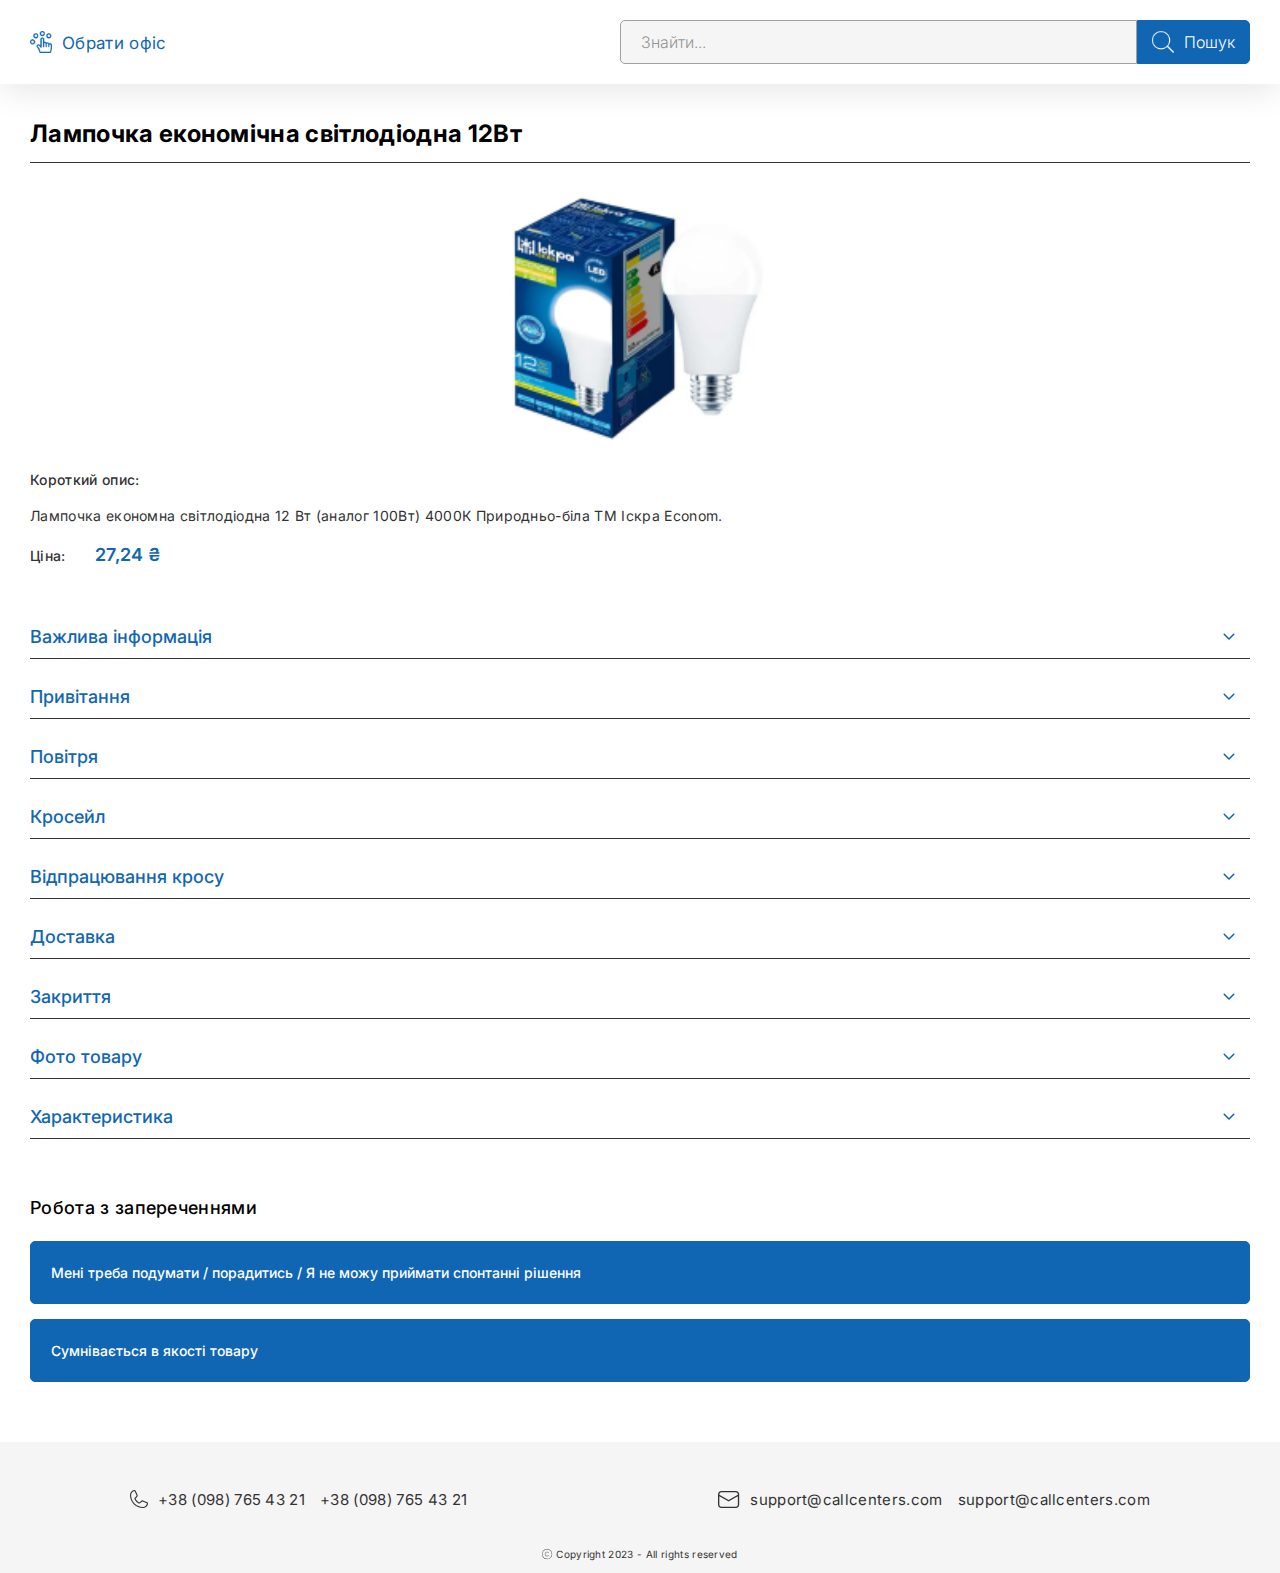
==== app/goods.html @ 771cf1f5 "Card mobile done" ====
<!DOCTYPE html>
<html lang="ru">

<head>
    <title>Call Center</title>
    <meta charset="UTF-8">
    <meta name="viewport" content="width=device-width, initial-scale=1, maximum-scale=1">
    <meta name="description" content="Website">
    <meta name="keywords" content="Website">
    <link rel="stylesheet" href="https://cdn.jsdelivr.net/npm/swiper@8/swiper-bundle.min.css">
    <!-- ** STYLE ** -->
    <link href="https://fonts.googleapis.com/css2?family=Inter:wght@300;400;500;600&display=swap" rel="stylesheet">
    <link rel="stylesheet" href="css/style.css">
    <!-- Fav-icon -->
    <!-- <link rel="icon" type="image/png" href="./img/fav.ico"> -->
</head>

<body>

<header class="header">
    <div class="container">
        <div class="header__inner">
            <a class="header__logo" href="index.html">
                <img src="img/logotype.svg" alt="icon">
                <span>Обрати офіс</span>
            </a>
            <div class="header__search">
                <input type="text" placeholder="Знайти...">
                <button type="submit">
                    <img src="img/lupa.svg" alt="icon">
                    <span>Пошук</span>
                </button>
            </div>
        </div>
    </div>
</header>

<main>
    <section class="goods">
        <div class="container">
            <div class="goods__title">
                <h2>
                    Лампочка економічна світлодіодна 12Вт
                </h2>
            </div>
            <div class="goods__inner">
                <div class="goods__lft">
                    <div class="goods__product">
                        <img src="img/product.png" alt="photo">
                        <div class="goods__product__txt">
                            <h3>
                                Короткий опис:
                            </h3>
                            <p>
                                Лампочка економна світлодіодна 12 Вт (аналог 100Вт) 4000К Природньо-біла ТМ Іскра Econom.
                            </p>
                            <div class="goods__product__price">
                                <p>
                                    Ціна: <span>27,24 ₴</span>
                                </p>
                            </div>
                        </div>
                    </div>
                    <ul class="goods__list">
                        <li>
                            <button class="goods__list__head">
                                Важлива інформація
                                <svg xmlns="http://www.w3.org/2000/svg" width="12" height="7" viewBox="0 0 12 7">
                                    <path d="M5.46967 6.53033C5.76256 6.82322 6.23744 6.82322 6.53033 6.53033L11.3033 1.75736C11.5962 1.46447 11.5962 0.989593 11.3033 0.696699C11.0104 0.403806 10.5355 0.403806 10.2426 0.696699L6 4.93934L1.75736 0.696699C1.46447 0.403806 0.989593 0.403806 0.696699 0.696699C0.403806 0.989592 0.403806 1.46447 0.696699 1.75736L5.46967 6.53033ZM5.25 5L5.25 6L6.75 6L6.75 5L5.25 5Z"/>
                                </svg>
                            </button>
                            <div class="goods__list__body">
                                <p>
                                    Lorem ipsum dolor sit amet consectetur. Mi sed sagittis nec cursus in rhoncus cursus faucibus risus. Ultrices enim nam sed sit imperdiet at viverra lorem. Montes purus bibendum in quam. Ut leo justo donec augue tortor sed purus elit. Dignissim dis interdum odio sit varius blandit vel dolor et. In leo sit donec facilisis placerat at. In mattis vivamus non quis pellentesque cursus pulvinar. Imperdiet adipiscing diam nec id nunc ipsum et justo sagittis. Molestie in commodo enim aliquam consequat. Donec arcu et porta mauris gravida sem.
                                </p>
                                <p>
                                    Neque luctus bibendum pellentesque diam nisi proin nec mattis consequat. Eu tristique orci quis tincidunt maecenas pharetra eu risus sed. In est tellus pretium ut vestibulum sed fringilla urna id. Auctor pretium cursus enim vitae sociis ultrices. Id id aliquet proin dolor ornare donec varius ultrices. Cras mattis donec fermentum ullamcorper at malesuada vulputate. Sed hac sit et ipsum adipiscing orci. Aenean neque sed blandit mauris habitant faucibus sagittis nisi. Cursus in vitae vulputate cursus vitae leo.
                                </p>
                            </div>
                        </li>
                        <li>
                            <button class="goods__list__head">
                                Привітання
                                <svg xmlns="http://www.w3.org/2000/svg" width="12" height="7" viewBox="0 0 12 7">
                                    <path d="M5.46967 6.53033C5.76256 6.82322 6.23744 6.82322 6.53033 6.53033L11.3033 1.75736C11.5962 1.46447 11.5962 0.989593 11.3033 0.696699C11.0104 0.403806 10.5355 0.403806 10.2426 0.696699L6 4.93934L1.75736 0.696699C1.46447 0.403806 0.989593 0.403806 0.696699 0.696699C0.403806 0.989592 0.403806 1.46447 0.696699 1.75736L5.46967 6.53033ZM5.25 5L5.25 6L6.75 6L6.75 5L5.25 5Z"/>
                                </svg>
                            </button>
                            <div class="goods__list__body">
                                <p>
                                    Lorem ipsum dolor sit amet consectetur. Mi sed sagittis nec cursus in rhoncus cursus faucibus risus. Ultrices enim nam sed sit imperdiet at viverra lorem. Montes purus bibendum in quam. Ut leo justo donec augue tortor sed purus elit. Dignissim dis interdum odio sit varius blandit vel dolor et. In leo sit donec facilisis placerat at. In mattis vivamus non quis pellentesque cursus pulvinar. Imperdiet adipiscing diam nec id nunc ipsum et justo sagittis. Molestie in commodo enim aliquam consequat. Donec arcu et porta mauris gravida sem.
                                </p>
                                <p>
                                    Neque luctus bibendum pellentesque diam nisi proin nec mattis consequat. Eu tristique orci quis tincidunt maecenas pharetra eu risus sed. In est tellus pretium ut vestibulum sed fringilla urna id. Auctor pretium cursus enim vitae sociis ultrices. Id id aliquet proin dolor ornare donec varius ultrices. Cras mattis donec fermentum ullamcorper at malesuada vulputate. Sed hac sit et ipsum adipiscing orci. Aenean neque sed blandit mauris habitant faucibus sagittis nisi. Cursus in vitae vulputate cursus vitae leo.
                                </p>
                            </div>
                        </li>
                        <li>
                            <button class="goods__list__head">
                                Повітря
                                <svg xmlns="http://www.w3.org/2000/svg" width="12" height="7" viewBox="0 0 12 7">
                                    <path d="M5.46967 6.53033C5.76256 6.82322 6.23744 6.82322 6.53033 6.53033L11.3033 1.75736C11.5962 1.46447 11.5962 0.989593 11.3033 0.696699C11.0104 0.403806 10.5355 0.403806 10.2426 0.696699L6 4.93934L1.75736 0.696699C1.46447 0.403806 0.989593 0.403806 0.696699 0.696699C0.403806 0.989592 0.403806 1.46447 0.696699 1.75736L5.46967 6.53033ZM5.25 5L5.25 6L6.75 6L6.75 5L5.25 5Z"/>
                                </svg>
                            </button>
                            <div class="goods__list__body">
                                <p>
                                    Lorem ipsum dolor sit amet consectetur. Mi sed sagittis nec cursus in rhoncus cursus faucibus risus. Ultrices enim nam sed sit imperdiet at viverra lorem. Montes purus bibendum in quam. Ut leo justo donec augue tortor sed purus elit. Dignissim dis interdum odio sit varius blandit vel dolor et. In leo sit donec facilisis placerat at. In mattis vivamus non quis pellentesque cursus pulvinar. Imperdiet adipiscing diam nec id nunc ipsum et justo sagittis. Molestie in commodo enim aliquam consequat. Donec arcu et porta mauris gravida sem.
                                </p>
                            </div>
                        </li>
                        <li>
                            <button class="goods__list__head">
                                Кросейл
                                <svg xmlns="http://www.w3.org/2000/svg" width="12" height="7" viewBox="0 0 12 7">
                                    <path d="M5.46967 6.53033C5.76256 6.82322 6.23744 6.82322 6.53033 6.53033L11.3033 1.75736C11.5962 1.46447 11.5962 0.989593 11.3033 0.696699C11.0104 0.403806 10.5355 0.403806 10.2426 0.696699L6 4.93934L1.75736 0.696699C1.46447 0.403806 0.989593 0.403806 0.696699 0.696699C0.403806 0.989592 0.403806 1.46447 0.696699 1.75736L5.46967 6.53033ZM5.25 5L5.25 6L6.75 6L6.75 5L5.25 5Z"/>
                                </svg>
                            </button>
                            <div class="goods__list__body">
                                <p>
                                    Lorem ipsum dolor sit amet consectetur. Mi sed sagittis nec cursus in rhoncus cursus faucibus risus. Ultrices enim nam sed sit imperdiet at viverra lorem. Montes purus bibendum in quam. Ut leo justo donec augue tortor sed purus elit. Dignissim dis interdum odio sit varius blandit vel dolor et. In leo sit donec facilisis placerat at. In mattis vivamus non quis pellentesque cursus pulvinar. Imperdiet adipiscing diam nec id nunc ipsum et justo sagittis. Molestie in commodo enim aliquam consequat. Donec arcu et porta mauris gravida sem.
                                </p>
                            </div>
                        </li>
                        <li>
                            <button class="goods__list__head">
                                Відпрацювання кросу
                                <svg xmlns="http://www.w3.org/2000/svg" width="12" height="7" viewBox="0 0 12 7">
                                    <path d="M5.46967 6.53033C5.76256 6.82322 6.23744 6.82322 6.53033 6.53033L11.3033 1.75736C11.5962 1.46447 11.5962 0.989593 11.3033 0.696699C11.0104 0.403806 10.5355 0.403806 10.2426 0.696699L6 4.93934L1.75736 0.696699C1.46447 0.403806 0.989593 0.403806 0.696699 0.696699C0.403806 0.989592 0.403806 1.46447 0.696699 1.75736L5.46967 6.53033ZM5.25 5L5.25 6L6.75 6L6.75 5L5.25 5Z"/>
                                </svg>
                            </button>
                            <div class="goods__list__body">
                                <p>
                                    Lorem ipsum dolor sit amet consectetur. Mi sed sagittis nec cursus in rhoncus cursus faucibus risus. Ultrices enim nam sed sit imperdiet at viverra lorem. Montes purus bibendum in quam. Ut leo justo donec augue tortor sed purus elit. Dignissim dis interdum odio sit varius blandit vel dolor et. In leo sit donec facilisis placerat at. In mattis vivamus non quis pellentesque cursus pulvinar. Imperdiet adipiscing diam nec id nunc ipsum et justo sagittis. Molestie in commodo enim aliquam consequat. Donec arcu et porta mauris gravida sem.
                                </p>
                                <p>
                                    Neque luctus bibendum pellentesque diam nisi proin nec mattis consequat. Eu tristique orci quis tincidunt maecenas pharetra eu risus sed. In est tellus pretium ut vestibulum sed fringilla urna id. Auctor pretium cursus enim vitae sociis ultrices. Id id aliquet proin dolor ornare donec varius ultrices. Cras mattis donec fermentum ullamcorper at malesuada vulputate. Sed hac sit et ipsum adipiscing orci. Aenean neque sed blandit mauris habitant faucibus sagittis nisi. Cursus in vitae vulputate cursus vitae leo.
                                </p>
                            </div>
                        </li>
                        <li>
                            <button class="goods__list__head">
                                Доставка
                                <svg xmlns="http://www.w3.org/2000/svg" width="12" height="7" viewBox="0 0 12 7">
                                    <path d="M5.46967 6.53033C5.76256 6.82322 6.23744 6.82322 6.53033 6.53033L11.3033 1.75736C11.5962 1.46447 11.5962 0.989593 11.3033 0.696699C11.0104 0.403806 10.5355 0.403806 10.2426 0.696699L6 4.93934L1.75736 0.696699C1.46447 0.403806 0.989593 0.403806 0.696699 0.696699C0.403806 0.989592 0.403806 1.46447 0.696699 1.75736L5.46967 6.53033ZM5.25 5L5.25 6L6.75 6L6.75 5L5.25 5Z"/>
                                </svg>
                            </button>
                            <div class="goods__list__body">
                                <p>
                                    Lorem ipsum dolor sit amet consectetur. Mi sed sagittis nec cursus in rhoncus cursus faucibus risus. Ultrices enim nam sed sit imperdiet at viverra lorem. Montes purus bibendum in quam. Ut leo justo donec augue tortor sed purus elit. Dignissim dis interdum odio sit varius blandit vel dolor et. In leo sit donec facilisis placerat at. In mattis vivamus non quis pellentesque cursus pulvinar. Imperdiet adipiscing diam nec id nunc ipsum et justo sagittis. Molestie in commodo enim aliquam consequat. Donec arcu et porta mauris gravida sem.
                                </p>
                                <p>
                                    Neque luctus bibendum pellentesque diam nisi proin nec mattis consequat. Eu tristique orci quis tincidunt maecenas pharetra eu risus sed. In est tellus pretium ut vestibulum sed fringilla urna id. Auctor pretium cursus enim vitae sociis ultrices. Id id aliquet proin dolor ornare donec varius ultrices. Cras mattis donec fermentum ullamcorper at malesuada vulputate. Sed hac sit et ipsum adipiscing orci. Aenean neque sed blandit mauris habitant faucibus sagittis nisi. Cursus in vitae vulputate cursus vitae leo.
                                </p>
                            </div>
                        </li>
                        <li>
                            <button class="goods__list__head">
                                Закриття
                                <svg xmlns="http://www.w3.org/2000/svg" width="12" height="7" viewBox="0 0 12 7">
                                    <path d="M5.46967 6.53033C5.76256 6.82322 6.23744 6.82322 6.53033 6.53033L11.3033 1.75736C11.5962 1.46447 11.5962 0.989593 11.3033 0.696699C11.0104 0.403806 10.5355 0.403806 10.2426 0.696699L6 4.93934L1.75736 0.696699C1.46447 0.403806 0.989593 0.403806 0.696699 0.696699C0.403806 0.989592 0.403806 1.46447 0.696699 1.75736L5.46967 6.53033ZM5.25 5L5.25 6L6.75 6L6.75 5L5.25 5Z"/>
                                </svg>
                            </button>
                            <div class="goods__list__body">
                                <p>
                                    Lorem ipsum dolor sit amet consectetur. Mi sed sagittis nec cursus in rhoncus cursus faucibus risus. Ultrices enim nam sed sit imperdiet at viverra lorem. Montes purus bibendum in quam. Ut leo justo donec augue tortor sed purus elit. Dignissim dis interdum odio sit varius blandit vel dolor et. In leo sit donec facilisis placerat at. In mattis vivamus non quis pellentesque cursus pulvinar. Imperdiet adipiscing diam nec id nunc ipsum et justo sagittis. Molestie in commodo enim aliquam consequat. Donec arcu et porta mauris gravida sem.
                                </p>
                                <p>
                                    Neque luctus bibendum pellentesque diam nisi proin nec mattis consequat. Eu tristique orci quis tincidunt maecenas pharetra eu risus sed. In est tellus pretium ut vestibulum sed fringilla urna id. Auctor pretium cursus enim vitae sociis ultrices. Id id aliquet proin dolor ornare donec varius ultrices. Cras mattis donec fermentum ullamcorper at malesuada vulputate. Sed hac sit et ipsum adipiscing orci. Aenean neque sed blandit mauris habitant faucibus sagittis nisi. Cursus in vitae vulputate cursus vitae leo.
                                </p>
                            </div>
                        </li>
                        <li>
                            <button class="goods__list__head">
                                Фото товару
                                <svg xmlns="http://www.w3.org/2000/svg" width="12" height="7" viewBox="0 0 12 7">
                                    <path d="M5.46967 6.53033C5.76256 6.82322 6.23744 6.82322 6.53033 6.53033L11.3033 1.75736C11.5962 1.46447 11.5962 0.989593 11.3033 0.696699C11.0104 0.403806 10.5355 0.403806 10.2426 0.696699L6 4.93934L1.75736 0.696699C1.46447 0.403806 0.989593 0.403806 0.696699 0.696699C0.403806 0.989592 0.403806 1.46447 0.696699 1.75736L5.46967 6.53033ZM5.25 5L5.25 6L6.75 6L6.75 5L5.25 5Z"/>
                                </svg>
                            </button>
                            <div class="goods__list__body">
                                <p>
                                    Lorem ipsum dolor sit amet consectetur. Mi sed sagittis nec cursus in rhoncus cursus faucibus risus. Ultrices enim nam sed sit imperdiet at viverra lorem. Montes purus bibendum in quam. Ut leo justo donec augue tortor sed purus elit. Dignissim dis interdum odio sit varius blandit vel dolor et. In leo sit donec facilisis placerat at. In mattis vivamus non quis pellentesque cursus pulvinar. Imperdiet adipiscing diam nec id nunc ipsum et justo sagittis. Molestie in commodo enim aliquam consequat. Donec arcu et porta mauris gravida sem.
                                </p>
                                <p>
                                    Neque luctus bibendum pellentesque diam nisi proin nec mattis consequat. Eu tristique orci quis tincidunt maecenas pharetra eu risus sed. In est tellus pretium ut vestibulum sed fringilla urna id. Auctor pretium cursus enim vitae sociis ultrices. Id id aliquet proin dolor ornare donec varius ultrices. Cras mattis donec fermentum ullamcorper at malesuada vulputate. Sed hac sit et ipsum adipiscing orci. Aenean neque sed blandit mauris habitant faucibus sagittis nisi. Cursus in vitae vulputate cursus vitae leo.
                                </p>
                            </div>
                        </li>
                        <li>
                            <button class="goods__list__head">
                                Характеристика
                                <svg xmlns="http://www.w3.org/2000/svg" width="12" height="7" viewBox="0 0 12 7">
                                    <path d="M5.46967 6.53033C5.76256 6.82322 6.23744 6.82322 6.53033 6.53033L11.3033 1.75736C11.5962 1.46447 11.5962 0.989593 11.3033 0.696699C11.0104 0.403806 10.5355 0.403806 10.2426 0.696699L6 4.93934L1.75736 0.696699C1.46447 0.403806 0.989593 0.403806 0.696699 0.696699C0.403806 0.989592 0.403806 1.46447 0.696699 1.75736L5.46967 6.53033ZM5.25 5L5.25 6L6.75 6L6.75 5L5.25 5Z"/>
                                </svg>
                            </button>
                            <div class="goods__list__body">
                                <p>
                                    Lorem ipsum dolor sit amet consectetur. Mi sed sagittis nec cursus in rhoncus cursus faucibus risus. Ultrices enim nam sed sit imperdiet at viverra lorem. Montes purus bibendum in quam. Ut leo justo donec augue tortor sed purus elit. Dignissim dis interdum odio sit varius blandit vel dolor et. In leo sit donec facilisis placerat at. In mattis vivamus non quis pellentesque cursus pulvinar. Imperdiet adipiscing diam nec id nunc ipsum et justo sagittis. Molestie in commodo enim aliquam consequat. Donec arcu et porta mauris gravida sem.
                                </p>
                                <p>
                                    Neque luctus bibendum pellentesque diam nisi proin nec mattis consequat. Eu tristique orci quis tincidunt maecenas pharetra eu risus sed. In est tellus pretium ut vestibulum sed fringilla urna id. Auctor pretium cursus enim vitae sociis ultrices. Id id aliquet proin dolor ornare donec varius ultrices. Cras mattis donec fermentum ullamcorper at malesuada vulputate. Sed hac sit et ipsum adipiscing orci. Aenean neque sed blandit mauris habitant faucibus sagittis nisi. Cursus in vitae vulputate cursus vitae leo.
                                </p>
                            </div>
                        </li>
                    </ul>
                </div>
                <div class="goods__rht">
                    <h3>
                        Робота  з запереченнями
                    </h3>
                    <ul class="goods__work">
                        <li>
                            <button class="goods__work__head">
                                Мені треба подумати / порадитись / Я не можу приймати спонтанні рішення
                            </button>
                            <div class="goods__work__body">
                                <p>
                                    Lorem ipsum dolor sit amet consectetur. Mi sed sagittis nec cursus in rhoncus cursus faucibus risus. Ultrices enim nam sed sit imperdiet at viverra lorem. Montes purus bibendum in quam. Ut leo justo donec augue tortor sed purus elit. Dignissim dis interdum odio sit varius blandit vel dolor et. In leo sit donec facilisis placerat at. In mattis vivamus non quis pellentesque cursus pulvinar. Imperdiet adipiscing diam nec id nunc ipsum et justo sagittis. Molestie in commodo enim aliquam consequat. Donec arcu et porta mauris gravida sem.
                                </p>
                                <p>
                                    Neque luctus bibendum pellentesque diam nisi proin nec mattis consequat. Eu tristique orci quis tincidunt maecenas pharetra eu risus sed. In est tellus pretium ut vestibulum sed fringilla urna id. Auctor pretium cursus enim vitae sociis ultrices. Id id aliquet proin dolor ornare donec varius ultrices. Cras mattis donec fermentum ullamcorper at malesuada vulputate. Sed hac sit et ipsum adipiscing orci. Aenean neque sed blandit mauris habitant faucibus sagittis nisi. Cursus in vitae vulputate cursus vitae leo.
                                </p>
                            </div>
                        </li>
                        <li>
                            <button class="goods__work__head">
                                Сумнівається в якості товару
                            </button>
                            <div class="goods__work__body">
                                <p>
                                    Lorem ipsum dolor sit amet consectetur. Mi sed sagittis nec cursus in rhoncus cursus faucibus risus. Ultrices enim nam sed sit imperdiet at viverra lorem. Montes purus bibendum in quam. Ut leo justo donec augue tortor sed purus elit. Dignissim dis interdum odio sit varius blandit vel dolor et. In leo sit donec facilisis placerat at. In mattis vivamus non quis pellentesque cursus pulvinar. Imperdiet adipiscing diam nec id nunc ipsum et justo sagittis. Molestie in commodo enim aliquam consequat. Donec arcu et porta mauris gravida sem.
                                </p>
                                <p>
                                    Neque luctus bibendum pellentesque diam nisi proin nec mattis consequat. Eu tristique orci quis tincidunt maecenas pharetra eu risus sed. In est tellus pretium ut vestibulum sed fringilla urna id. Auctor pretium cursus enim vitae sociis ultrices. Id id aliquet proin dolor ornare donec varius ultrices. Cras mattis donec fermentum ullamcorper at malesuada vulputate. Sed hac sit et ipsum adipiscing orci. Aenean neque sed blandit mauris habitant faucibus sagittis nisi. Cursus in vitae vulputate cursus vitae leo.
                                </p>
                            </div>
                        </li>
                    </ul>
                </div>
            </div>
        </div>
    </section>
</main>

<footer class="footer">
    <div class="container">
        <div class="footer__inner">
            <div class="footer__soc">
                <img src="img/phone.svg" alt="icon">
                <ul>
                    <li>
                        <a href="tel:+38(098)7654321">
                            +38 (098) 765 43 21
                        </a>
                    </li>
                    <li>
                        <a href="tel:+38(098)7654321">
                            +38 (098) 765 43 21
                        </a>
                    </li>
                </ul>
            </div>
            <div class="footer__soc">
                <img src="img/mail.svg" alt="icon">
                <ul>
                    <li>
                        <a href="mailto:support@callcenters.com">
                            support@callcenters.com
                        </a>
                    </li>
                    <li>
                        <a href="mailto:support@callcenters.com">
                            support@callcenters.com
                        </a>
                    </li>
                </ul>
            </div>
        </div>
        <p class="footer__copiright">
            <svg xmlns="http://www.w3.org/2000/svg" width="11" height="11" viewBox="0 0 11 11" fill="none">
                <path d="M5.07813 0C4.07377 0 3.09197 0.297827 2.25687 0.855818C1.42178 1.41381 0.770903 2.2069 0.386551 3.13481C0.00220019 4.06272 -0.0983635 5.08376 0.0975771 6.06882C0.293518 7.05388 0.777162 7.95871 1.48735 8.6689C2.19754 9.37909 3.10237 9.86273 4.08743 10.0587C5.07249 10.2546 6.09353 10.1541 7.02144 9.7697C7.94935 9.38535 8.74244 8.73447 9.30043 7.89938C9.85842 7.06429 10.1563 6.08248 10.1563 5.07812C10.1548 3.73178 9.61928 2.44099 8.66727 1.48898C7.71526 0.536969 6.42448 0.00147855 5.07813 0ZM5.07813 9.75C4.15412 9.75 3.25086 9.476 2.48257 8.96265C1.71429 8.44929 1.11548 7.71965 0.761877 6.86597C0.408274 6.0123 0.315756 5.07294 0.496021 4.16669C0.676286 3.26043 1.12124 2.42798 1.77461 1.77461C2.42799 1.12124 3.26043 0.676284 4.16669 0.496019C5.07294 0.315753 6.0123 0.408272 6.86598 0.761875C7.71965 1.11548 8.4493 1.71428 8.96265 2.48257C9.476 3.25086 9.75 4.15412 9.75 5.07812C9.74866 6.31677 9.25601 7.5043 8.38016 8.38015C7.5043 9.25601 6.31677 9.74866 5.07813 9.75ZM6.86563 6.41926C6.58418 6.7943 6.19187 7.07129 5.74427 7.21101C5.29667 7.35072 4.81645 7.34608 4.37164 7.19774C3.92682 7.0494 3.53994 6.76487 3.2658 6.38446C2.99165 6.00405 2.84413 5.54703 2.84413 5.07812C2.84413 4.60922 2.99165 4.1522 3.2658 3.77179C3.53994 3.39138 3.92682 3.10685 4.37164 2.95851C4.81645 2.81017 5.29667 2.80553 5.74427 2.94524C6.19187 3.08496 6.58418 3.36195 6.86563 3.73699C6.88166 3.75833 6.89334 3.78262 6.89999 3.80847C6.90664 3.83433 6.90814 3.86124 6.90439 3.88767C6.90064 3.9141 6.89172 3.93953 6.87815 3.96251C6.86457 3.9855 6.8466 4.00558 6.82526 4.02162C6.80392 4.03766 6.77963 4.04934 6.75377 4.05599C6.72792 4.06264 6.70101 4.06413 6.67458 4.06038C6.64815 4.05664 6.62272 4.04772 6.59973 4.03414C6.57675 4.02056 6.55667 4.00259 6.54063 3.98125C6.31041 3.6743 5.98945 3.44756 5.62321 3.33315C5.25698 3.21875 4.86402 3.22248 4.50002 3.34381C4.13602 3.46515 3.81942 3.69793 3.59507 4.0092C3.37073 4.32047 3.25 4.69443 3.25 5.07812C3.25 5.46182 3.37073 5.83578 3.59507 6.14705C3.81942 6.45831 4.13602 6.6911 4.50002 6.81244C4.86402 6.93377 5.25698 6.9375 5.62321 6.82309C5.98945 6.70869 6.31041 6.48195 6.54063 6.175C6.57302 6.1319 6.6212 6.10344 6.67458 6.09587C6.72796 6.08829 6.78216 6.10224 6.82526 6.13463C6.86835 6.16702 6.89682 6.2152 6.90439 6.26858C6.91196 6.32196 6.89802 6.37616 6.86563 6.41926Z" fill="#333333"/>
            </svg>
            Copyright 2023 - All rights reserved
        </p>
    </div>
</footer>


<!-- swiper JS -->
<script src="https://cdn.jsdelivr.net/npm/swiper@8/swiper-bundle.min.js"></script>
<!-- main JS -->
<script src="js/app.min.js"></script>
</body>

</html>
---- app/css/style.css ----
html {
  line-height: 1.15;
  -webkit-text-size-adjust: 100%
}
body {
  margin: 0
}
main {
  display: block
}
h1 {
  font-size: 2em;
  margin: .67em 0
}
hr {
  -webkit-box-sizing: content-box;
  box-sizing: content-box;
  height: 0;
  overflow: visible
}
pre {
  font-family: monospace,monospace;
  font-size: 1em
}
a {
  background-color: transparent
}
abbr[title] {
  border-bottom: none;
  text-decoration: underline;
  -webkit-text-decoration: underline dotted;
  text-decoration: underline dotted
}
b,
strong {
  font-weight: bolder
}
code,
kbd,
samp {
  font-family: monospace,monospace;
  font-size: 1em
}
small {
  font-size: 80%
}
sub,
sup {
  font-size: 75%;
  line-height: 0;
  position: relative;
  vertical-align: baseline
}
sub {
  bottom: -.25em
}
sup {
  top: -.5em
}
img {
  border-style: none
}
button,
input,
optgroup,
select,
textarea {
  font-family: inherit;
  font-size: 100%;
  line-height: 1.15;
  margin: 0
}
button,
input {
  overflow: visible
}
button,
select {
  text-transform: none
}
[type=button],
[type=reset],
[type=submit],
button {
  -webkit-appearance: button
}
[type=button]::-moz-focus-inner,
[type=reset]::-moz-focus-inner,
[type=submit]::-moz-focus-inner,
button::-moz-focus-inner {
  border-style: none;
  padding: 0
}
[type=button]:-moz-focusring,
[type=reset]:-moz-focusring,
[type=submit]:-moz-focusring,
button:-moz-focusring {
  outline: 1px dotted ButtonText
}
fieldset {
  padding: .35em .75em .625em
}
legend {
  -webkit-box-sizing: border-box;
  box-sizing: border-box;
  color: inherit;
  display: table;
  max-width: 100%;
  padding: 0;
  white-space: normal
}
progress {
  vertical-align: baseline
}
textarea {
  overflow: auto
}
[type=checkbox],
[type=radio] {
  -webkit-box-sizing: border-box;
  box-sizing: border-box;
  padding: 0
}
[type=number]::-webkit-inner-spin-button,
[type=number]::-webkit-outer-spin-button {
  height: auto
}
[type=search] {
  -webkit-appearance: textfield;
  outline-offset: -2px
}
[type=search]::-webkit-search-decoration {
  -webkit-appearance: none
}
::-webkit-file-upload-button {
  -webkit-appearance: button;
  font: inherit
}
details {
  display: block
}
summary {
  display: list-item
}
template {
  display: none
}
[hidden] {
  display: none
}
table,
table tbody,
table tfoot,
table tfoot tr tf,
table thead,
table tr,
table tr th,
tr td {
  margin: 0;
  padding: 0;
  background: 0 0;
  border: none;
  border-collapse: collapse;
  border-spacing: 0;
  background-image: none
}
h1,
h2,
h3,
h4,
h5,
h6 {
  margin: 0
}
ul {
  list-style-type: none
}
a {
  text-decoration: none
}
button {
  background: 0 0;
  border: none;
  outline: 0;
  cursor: pointer
}
* {
  margin: 0;
  padding: 0;
  -webkit-box-sizing: border-box;
  box-sizing: border-box;
  font-family: Inter,sans-serif
}
:root {
  --container: 1280px;
  --blue: #1166B3;
  --blue-hover: #024E93;
  --white: #fff;
  --gray: #A0A0A0;
  --white-bgd: #F5F5F5;
  --black: #333
}
body {
  margin: 0;
  font-size: 16px;
  line-height: 1.5;
  letter-spacing: .02em;
  -webkit-box-sizing: border-box;
  box-sizing: border-box
}
main {
  overflow-x: hidden
}
html {
  scroll-behavior: smooth
}
.container {
  max-width: calc(var(--container) + 30px);
  margin: 0 auto;
  width: 100%;
  padding-left: 15px;
  padding-right: 15px
}
@media screen and (min-width:768px) {
  .container {
    max-width: calc(var(--container) + 60px);
    padding-left: 30px;
    padding-right: 30px
  }
}
h1,
h2,
h3,
h4,
h5,
h6,
p {
  margin: 0
}
p:last-child {
  margin-bottom: 0
}
ol,
ul {
  margin: 0;
  padding: 0;
  list-style: none
}
a {
  color: currentColor;
  text-decoration: none
}
button {
  cursor: pointer;
  outline: 0;
  border: none;
  background-color: transparent
}
img {
  display: block;
  width: 100%;
  height: 100%
}
button,
input,
select,
textarea {
  font: inherit;
  border: none;
  outline: 0
}
.h-hidden {
  position: absolute;
  width: 1px;
  height: 1px;
  margin: -1px;
  border: 0;
  padding: 0;
  white-space: nowrap;
  -webkit-clip-path: inset(100%);
  clip-path: inset(100%);
  clip: rect(0 0 0 0);
  overflow: hidden;
  -webkit-transition: all .3s ease;
  -o-transition: all .3s ease;
  transition: all .3s ease
}
.header {
  padding: 17px 0;
  background-color: var(--white);
  -webkit-box-shadow: 0 6px 34px 0 rgba(0,0,0,.1);
  box-shadow: 0 6px 34px 0 rgba(0,0,0,.1)
}
.header__inner {
  display: -webkit-box;
  display: -ms-flexbox;
  display: flex;
  -webkit-box-align: center;
  -ms-flex-align: center;
  align-items: center;
  -webkit-box-pack: justify;
  -ms-flex-pack: justify;
  justify-content: space-between;
  gap: 30px
}
.header__logo {
  display: -webkit-box;
  display: -ms-flexbox;
  display: flex;
  -webkit-box-align: center;
  -ms-flex-align: center;
  align-items: center;
  -webkit-transition: all .3s ease;
  -o-transition: all .3s ease;
  transition: all .3s ease
}
.header__logo img {
  width: 20px;
  height: 20px
}
.header__logo span {
  color: var(--blue);
  font-size: 17px;
  margin-left: 10px;
  white-space: nowrap;
  position: relative;
  -webkit-transition: all .3s ease;
  -o-transition: all .3s ease;
  transition: all .3s ease
}
.header__logo span::after {
  display: block;
  content: "";
  width: 100%;
  max-width: 0;
  height: 1px;
  background: var(--blue);
  -webkit-transition: all .3s ease;
  -o-transition: all .3s ease;
  transition: all .3s ease;
  margin: 0 auto;
  margin-top: -5px
}
.header__logo:hover span::after {
  max-width: 100%;
  opacity: 1
}
.header__search {
  display: -webkit-box;
  display: -ms-flexbox;
  display: flex;
  -webkit-box-align: center;
  -ms-flex-align: center;
  align-items: center;
  -webkit-box-pack: end;
  -ms-flex-pack: end;
  justify-content: end;
  width: 100%;
  max-width: 630px
}
.header__search input {
  border-radius: 5px 0 0 5px;
  width: 100%;
  max-width: 0;
  visibility: hidden;
  opacity: 0;
  -webkit-transition: all .3s ease;
  -o-transition: all .3s ease;
  transition: all .3s ease;
  border: 1px solid var(--gray);
  background: var(--white-bgd);
  padding: 9px 14px;
  font-size: 16px;
  font-weight: 300;
  color: var(--black)
}
.header__search input::-webkit-input-placeholder {
  font-size: 16px;
  font-weight: 300;
  color: var(--black);
  opacity: 50%;
  -webkit-transition: all 10ms ease;
  transition: all 10ms ease
}
.header__search input::-moz-placeholder {
  font-size: 16px;
  font-weight: 300;
  color: var(--black);
  opacity: 50%;
  -moz-transition: all 10ms ease;
  transition: all 10ms ease
}
.header__search input:-ms-input-placeholder {
  font-size: 16px;
  font-weight: 300;
  color: var(--black);
  opacity: 50%;
  -ms-transition: all 10ms ease;
  transition: all 10ms ease
}
.header__search input::-ms-input-placeholder {
  font-size: 16px;
  font-weight: 300;
  color: var(--black);
  opacity: 50%;
  -ms-transition: all 10ms ease;
  transition: all 10ms ease
}
.header__search input::placeholder {
  font-size: 16px;
  font-weight: 300;
  color: var(--black);
  opacity: 50%;
  -webkit-transition: all 10ms ease;
  -o-transition: all 10ms ease;
  transition: all 10ms ease
}
.header__search button {
  background: var(--blue);
  padding: 9px 14px;
  height: 44px;
  display: -webkit-box;
  display: -ms-flexbox;
  display: flex;
  -webkit-box-align: center;
  -ms-flex-align: center;
  align-items: center;
  border: 1px solid var(--blue);
  border-radius: 5px;
  -webkit-transition: all .3s ease;
  -o-transition: all .3s ease;
  transition: all .3s ease
}
.header__search img {
  width: 22px;
  height: 22px
}
.header__search span {
  display: none;
  margin-left: 10px;
  font-size: 16px;
  font-weight: 300;
  color: var(--white)
}
.header__search .open {
  max-width: 245px;
  visibility: visible;
  opacity: 1;
  -webkit-transition: all .3s ease;
  -o-transition: all .3s ease;
  transition: all .3s ease
}
.header__search .open::-webkit-input-placeholder {
  -webkit-transition: all .3s ease;
  transition: all .3s ease
}
.header__search .open::-moz-placeholder {
  -moz-transition: all .3s ease;
  transition: all .3s ease
}
.header__search .open:-ms-input-placeholder {
  -ms-transition: all .3s ease;
  transition: all .3s ease
}
.header__search .open::-ms-input-placeholder {
  -ms-transition: all .3s ease;
  transition: all .3s ease
}
.header__search .open::placeholder {
  -webkit-transition: all .3s ease;
  -o-transition: all .3s ease;
  transition: all .3s ease
}
.header__search .open_btn {
  border-radius: 0 5px 5px 0;
  -webkit-transition: all .3s ease;
  -o-transition: all .3s ease;
  transition: all .3s ease
}
@media screen and (min-width:768px) {
  .header {
    padding: 20px 0
  }
  .header__logo img {
    width: 22px;
    height: 22px
  }
  .header__search input {
    padding: 9px 20px
  }
  .header__search span {
    display: block
  }
  .header__search .open {
    max-width: 630px
  }
}
.office {
  padding: 25px 0 60px
}
.office__list {
  width: 100%
}
.office__list li {
  width: 100%;
  padding: 25px 15px;
  border-radius: 5px;
  -webkit-box-shadow: 0 10px 25px 0 rgba(0,0,0,.1);
  box-shadow: 0 10px 25px 0 rgba(0,0,0,.1);
  margin-bottom: 15px;
  background: var(--white);
  border: 1px solid var(--white);
  -webkit-transition: all .3s ease;
  -o-transition: all .3s ease;
  transition: all .3s ease;
  cursor: pointer
}
.office__list li:last-child {
  margin-bottom: 0
}
.office__list li:hover {
  border: 1px solid var(--blue)
}
.office__list li img {
  width: 55px;
  height: 55px;
  margin: 0 auto
}
.office__list .list__city {
  margin-bottom: 20px
}
.office__list .list__city__title {
  display: -webkit-box;
  display: -ms-flexbox;
  display: flex;
  -webkit-box-align: center;
  -ms-flex-align: center;
  align-items: center;
  margin-bottom: 5px
}
.office__list .list__city__title h3 {
  color: var(--black);
  font-size: 15px;
  margin-right: 15px;
  font-weight: 400;
  white-space: nowrap
}
.office__list .list__city__title p {
  color: var(--gray);
  font-size: 14px
}
.office__list .list__city__txt {
  font-size: 13px;
  color: var(--blue)
}
@media screen and (min-width:768px) {
  .office {
    padding: 45px 0 80px
  }
  .office a {
    display: -webkit-box;
    display: -ms-flexbox;
    display: flex;
    -webkit-box-align: center;
    -ms-flex-align: center;
    align-items: center;
    -webkit-box-pack: justify;
    -ms-flex-pack: justify;
    justify-content: space-between
  }
  .office__list {
    display: -ms-grid;
    display: grid;
    -ms-grid-columns: 1fr 1fr;
    grid-template-columns: 1fr 1fr;
    gap: 20px
  }
  .office li {
    padding: 25px 40px 25px 20px;
    margin: 0
  }
  .office li img {
    margin: 0
  }
  .office .list__city__title h3 {
    font-size: 17px
  }
  .office .list__city__title p {
    font-size: 16px
  }
  .office .list__city__txt {
    font-size: 15px
  }
  .office__next {
    margin-top: 55px;
    font-size: 16px;
    padding: 20px 50px
  }
}
.office__next {
  display: -webkit-box;
  display: -ms-flexbox;
  display: flex;
  margin: 0 auto;
  margin-top: 40px;
  background: var(--blue);
  border-radius: 5px;
  -webkit-box-shadow: 0 10px 25px 0 rgba(0,0,0,.15);
  box-shadow: 0 10px 25px 0 rgba(0,0,0,.15);
  color: var(--white);
  padding: 17px 42px;
  font-size: 14px;
  font-weight: 300;
  -webkit-transition: all .3s ease;
  -o-transition: all .3s ease;
  transition: all .3s ease
}
.office__next:hover {
  background: var(--blue-hover)
}
@media screen and (min-width:768px) {
  .office__next {
    margin-top: 55px;
    font-size: 16px;
    padding: 20px 50px
  }
}
.product {
  padding: 25px 0 60px
}
.product__title {
  display: -webkit-box;
  display: -ms-flexbox;
  display: flex;
  -webkit-box-align: center;
  -ms-flex-align: center;
  align-items: center;
  gap: 15px;
  padding-bottom: 10px;
  border-bottom: 1px solid var(--black);
  margin-bottom: 15px
}
.product__title h2 {
  font-size: 22px;
  font-weight: 500;
  color: var(--black);
  white-space: nowrap
}
.product__title h3 {
  font-size: 14px;
  font-weight: 400;
  color: var(--gray)
}
.product__title p {
  font-size: 13px;
  font-weight: 400;
  color: var(--blue)
}
.product__list {
  display: -webkit-box;
  display: -ms-flexbox;
  display: flex;
  -webkit-box-align: center;
  -ms-flex-align: center;
  align-items: center;
  -webkit-box-orient: vertical;
  -webkit-box-direction: normal;
  -ms-flex-direction: column;
  flex-direction: column;
  gap: 15px
}
.product__list a {
  display: -webkit-box;
  display: -ms-flexbox;
  display: flex;
  -webkit-box-orient: vertical;
  -webkit-box-direction: normal;
  -ms-flex-direction: column;
  flex-direction: column;
  -webkit-box-align: center;
  -ms-flex-align: center;
  align-items: center;
  border-radius: 5px;
  background: var(--white);
  -webkit-box-shadow: 0 10px 25px 0 rgba(0,0,0,.1);
  box-shadow: 0 10px 25px 0 rgba(0,0,0,.1);
  padding: 20px 59px;
  border: 1px solid var(--white);
  -webkit-transition: all .3s ease;
  -o-transition: all .3s ease;
  transition: all .3s ease
}
.product__list a:hover {
  border: 1px solid var(--blue)
}
.product__list img {
  max-width: 167px;
  margin-bottom: 25px
}
.product__list p {
  font-size: 14px;
  font-weight: 400;
  color: var(--black);
  width: 100%;
  max-width: 187px;
  text-align: center
}
@media screen and (min-width:768px) {
  .product {
    padding: 48px 0 80px
  }
  .product__title {
    margin-bottom: 38px
  }
  .product__title h2 {
    font-size: 36px;
    font-weight: 500
  }
  .product__title h3 {
    font-size: 16px
  }
  .product__title p {
    font-size: 15px
  }
  .product__list {
    -webkit-box-align: start;
    -ms-flex-align: start;
    align-items: start;
    -webkit-box-orient: horizontal;
    -webkit-box-direction: normal;
    -ms-flex-direction: row;
    flex-direction: row;
    -ms-flex-wrap: wrap;
    flex-wrap: wrap;
    gap: 20px
  }
  .product__list a {
    padding: 20px 58px
  }
  .product__list img {
    max-width: 170px;
    margin-bottom: 30px
  }
  .product__list p {
    font-size: 16px
  }
}
.goods {
  padding: 32px 0 60px
}
.goods__title {
  padding-bottom: 10px;
  border-bottom: 1px solid var(--black);
  margin-bottom: 20px
}
.goods__product img {
  max-width: 266px;
  margin: 0 auto;
  margin-bottom: 20px
}
.goods__product h3 {
  font-size: 14px;
  font-weight: 500;
  color: var(--black);
  margin-bottom: 15px
}
.goods__product p {
  font-size: 14px;
  font-weight: 400;
  color: var(--black);
  margin-bottom: 15px
}
.goods__product__price p {
  font-size: 14px;
  font-weight: 500;
  color: var(--black);
  margin-bottom: 0
}
.goods__product__price span {
  font-size: 18px;
  font-weight: 600;
  color: var(--blue);
  margin-left: 25px
}
.goods__lft {
  margin-bottom: 55px
}
.goods__list {
  width: 100%;
  margin-top: 55px
}
.goods__list li {
  margin-bottom: 24px
}
.goods__list li:last-child {
  margin-bottom: 0
}
.goods__list__head {
  display: -webkit-box;
  display: -ms-flexbox;
  display: flex;
  -webkit-box-align: center;
  -ms-flex-align: center;
  align-items: center;
  -webkit-box-pack: justify;
  -ms-flex-pack: justify;
  justify-content: space-between;
  width: 100%;
  padding: 0 15px 8px 0;
  border-bottom: 1px solid var(--black);
  font-size: 18px;
  font-weight: 500;
  color: var(--blue)
}
.goods__list__head:hover {
  color: var(--blue-hover)
}
.goods__list__head svg {
  fill: var(--blue);
  -webkit-transition: all .3s ease;
  -o-transition: all .3s ease;
  transition: all .3s ease
}
.goods__list__body {
  max-height: 0;
  opacity: 0;
  visibility: hidden;
  overflow: hidden;
  -webkit-transition: all .3s ease;
  -o-transition: all .3s ease;
  transition: all .3s ease
}
.goods__list__body p {
  font-size: 16px;
  font-weight: 400;
  line-height: 26px
}
.goods__active .goods__list__head svg {
  -webkit-transform: rotateX(180deg);
  transform: rotateX(180deg)
}
.goods__active .goods__list__body {
  padding-top: 15px;
  opacity: 1;
  max-height: 1000px;
  visibility: visible
}
.goods__active .goods__work__head {
  background: var(--white);
  color: var(--blue)
}
.goods__active .goods__work__body {
  padding-top: 15px;
  opacity: 1;
  max-height: 1000px;
  visibility: visible
}
.goods__rht h3 {
  font-size: 18px;
  font-weight: 500;
  margin-bottom: 20px
}
.goods__work li {
  margin-bottom: 15px
}
.goods__work li:last-child {
  margin-bottom: 0
}
.goods__work__head {
  text-align: start;
  font-size: 14px;
  font-weight: 500;
  color: var(--white);
  padding: 20px;
  background-color: var(--blue);
  border-radius: 5px;
  width: 100%;
  border: 1px solid var(--blue);
  margin: -1
}
.goods__work__body {
  max-height: 0;
  opacity: 0;
  visibility: hidden;
  overflow: hidden;
  -webkit-transition: all .3s ease;
  -o-transition: all .3s ease;
  transition: all .3s ease
}
.goods__work__body p {
  font-size: 14px;
  font-weight: 400;
  line-height: 23px;
  color: var(--black)
}
.footer {
  padding: 30px 0 15px;
  background: var(--white-bgd)
}
.footer__soc {
  display: -webkit-box;
  display: -ms-flexbox;
  display: flex;
  -webkit-box-orient: vertical;
  -webkit-box-direction: normal;
  -ms-flex-direction: column;
  flex-direction: column;
  -webkit-box-align: center;
  -ms-flex-align: center;
  align-items: center;
  margin-bottom: 20px
}
.footer__soc:last-child {
  margin-bottom: 0
}
.footer__soc img {
  max-width: 22px;
  margin-bottom: 15px
}
.footer__soc a {
  font-size: 13px;
  color: var(--black);
  -webkit-transition: all .3s ease;
  -o-transition: all .3s ease;
  transition: all .3s ease
}
.footer__soc a:hover {
  color: var(--blue)
}
.footer__soc li {
  margin-bottom: 15px
}
.footer__soc li:last-child {
  margin-bottom: 0
}
.footer__copiright {
  display: -webkit-box;
  display: -ms-flexbox;
  display: flex;
  -webkit-box-align: center;
  -ms-flex-align: center;
  align-items: center;
  -webkit-box-pack: center;
  -ms-flex-pack: center;
  justify-content: center;
  margin-top: 40px;
  gap: 3px;
  font-size: 9px;
  color: var(--black)
}
@media screen and (min-width:768px) {
  .footer {
    padding: 45px 0 11px
  }
  .footer__inner {
    display: -webkit-box;
    display: -ms-flexbox;
    display: flex;
    -webkit-box-align: center;
    -ms-flex-align: center;
    align-items: center;
    margin: 0 auto;
    -webkit-box-pack: justify;
    -ms-flex-pack: justify;
    justify-content: space-between;
    width: 100%;
    max-width: 1020px
  }
  .footer__soc {
    margin-bottom: 0;
    -webkit-box-orient: horizontal;
    -webkit-box-direction: normal;
    -ms-flex-direction: row;
    flex-direction: row;
    -webkit-box-align: center;
    -ms-flex-align: center;
    align-items: center
  }
  .footer__soc img {
    margin-bottom: 0;
    margin-right: 10px
  }
  .footer__soc ul {
    gap: 15px
  }
  .footer__soc li {
    margin-bottom: 0
  }
  .footer__soc a {
    white-space: nowrap;
    font-size: 15px
  }
}
@media screen and (min-width:992px) {
  .footer__soc ul {
    display: -webkit-box;
    display: -ms-flexbox;
    display: flex
  }
  .footer__copiright {
    margin-top: 35px;
    font-size: 10px
  }
}
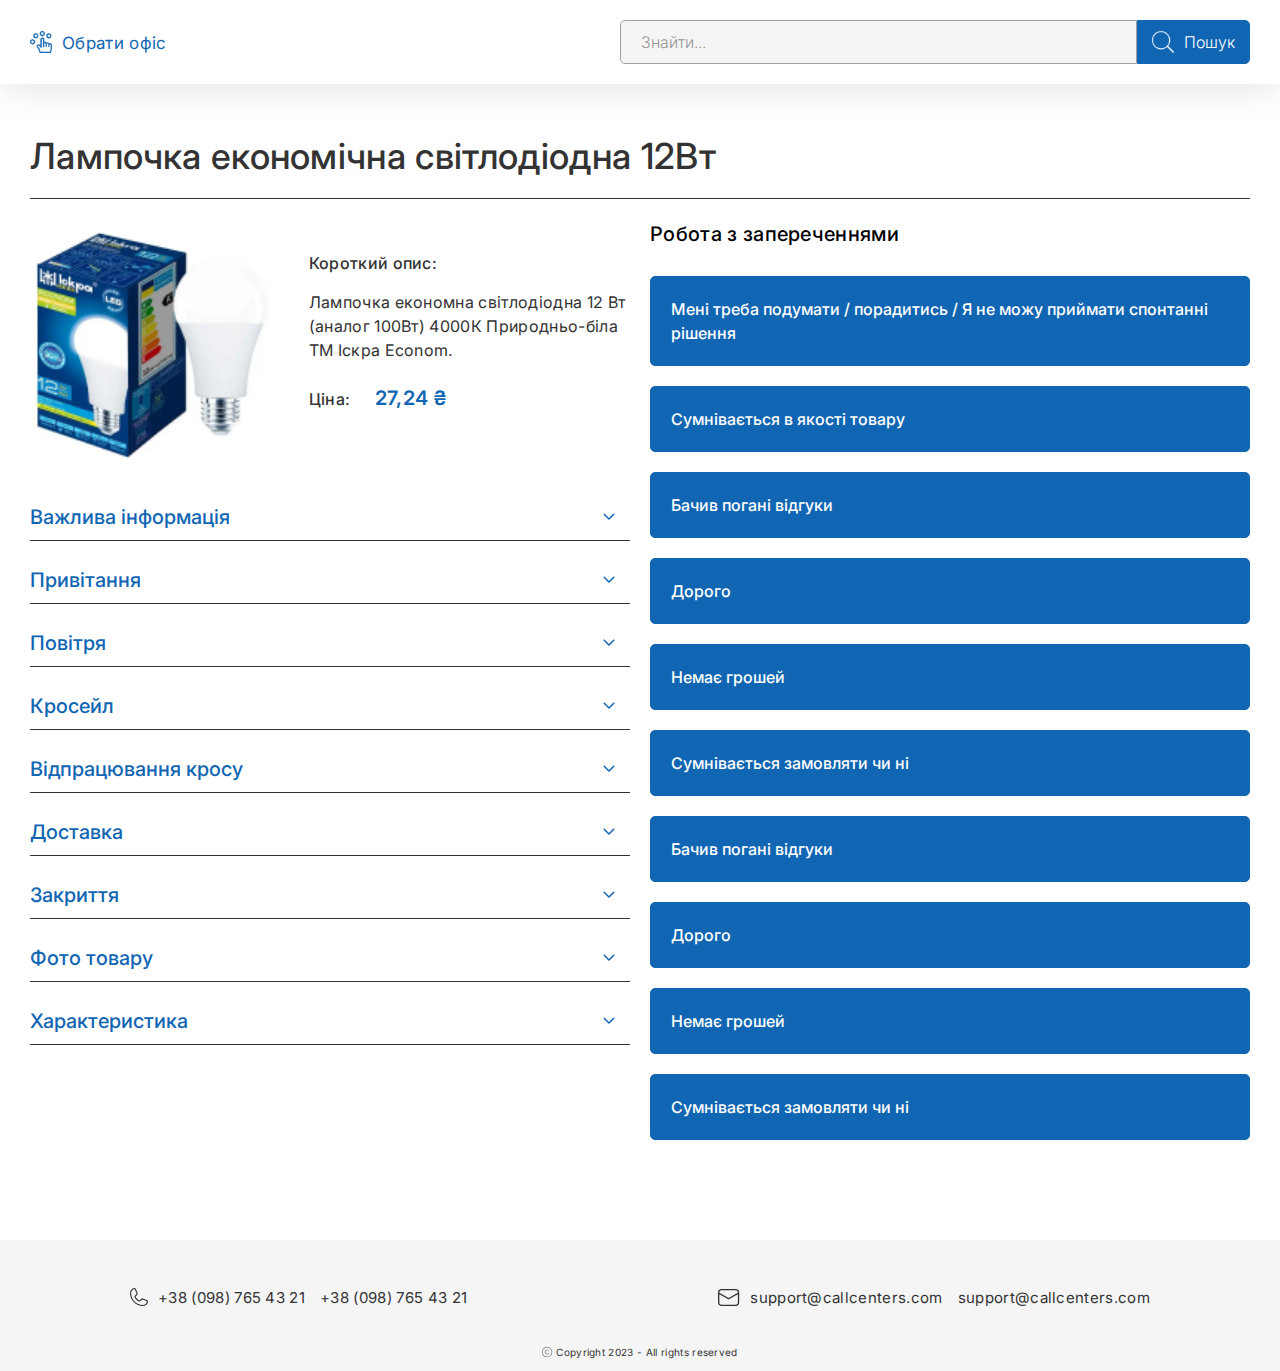
==== commit f856f517: "card mobile + desk done" ====
--- a/app/goods.html
+++ b/app/goods.html
@@ -223,6 +223,110 @@
                         <li>
                             <button class="goods__work__head">
                                 Сумнівається в якості товару
+                            </button>
+                            <div class="goods__work__body">
+                                <p>
+                                    Lorem ipsum dolor sit amet consectetur. Mi sed sagittis nec cursus in rhoncus cursus faucibus risus. Ultrices enim nam sed sit imperdiet at viverra lorem. Montes purus bibendum in quam. Ut leo justo donec augue tortor sed purus elit. Dignissim dis interdum odio sit varius blandit vel dolor et. In leo sit donec facilisis placerat at. In mattis vivamus non quis pellentesque cursus pulvinar. Imperdiet adipiscing diam nec id nunc ipsum et justo sagittis. Molestie in commodo enim aliquam consequat. Donec arcu et porta mauris gravida sem.
+                                </p>
+                                <p>
+                                    Neque luctus bibendum pellentesque diam nisi proin nec mattis consequat. Eu tristique orci quis tincidunt maecenas pharetra eu risus sed. In est tellus pretium ut vestibulum sed fringilla urna id. Auctor pretium cursus enim vitae sociis ultrices. Id id aliquet proin dolor ornare donec varius ultrices. Cras mattis donec fermentum ullamcorper at malesuada vulputate. Sed hac sit et ipsum adipiscing orci. Aenean neque sed blandit mauris habitant faucibus sagittis nisi. Cursus in vitae vulputate cursus vitae leo.
+                                </p>
+                            </div>
+                        </li>
+                        <li>
+                            <button class="goods__work__head">
+                                Бачив погані відгуки
+                            </button>
+                            <div class="goods__work__body">
+                                <p>
+                                    Lorem ipsum dolor sit amet consectetur. Mi sed sagittis nec cursus in rhoncus cursus faucibus risus. Ultrices enim nam sed sit imperdiet at viverra lorem. Montes purus bibendum in quam. Ut leo justo donec augue tortor sed purus elit. Dignissim dis interdum odio sit varius blandit vel dolor et. In leo sit donec facilisis placerat at. In mattis vivamus non quis pellentesque cursus pulvinar. Imperdiet adipiscing diam nec id nunc ipsum et justo sagittis. Molestie in commodo enim aliquam consequat. Donec arcu et porta mauris gravida sem.
+                                </p>
+                                <p>
+                                    Neque luctus bibendum pellentesque diam nisi proin nec mattis consequat. Eu tristique orci quis tincidunt maecenas pharetra eu risus sed. In est tellus pretium ut vestibulum sed fringilla urna id. Auctor pretium cursus enim vitae sociis ultrices. Id id aliquet proin dolor ornare donec varius ultrices. Cras mattis donec fermentum ullamcorper at malesuada vulputate. Sed hac sit et ipsum adipiscing orci. Aenean neque sed blandit mauris habitant faucibus sagittis nisi. Cursus in vitae vulputate cursus vitae leo.
+                                </p>
+                            </div>
+                        </li>
+                        <li>
+                            <button class="goods__work__head">
+                                Дорого
+                            </button>
+                            <div class="goods__work__body">
+                                <p>
+                                    Lorem ipsum dolor sit amet consectetur. Mi sed sagittis nec cursus in rhoncus cursus faucibus risus. Ultrices enim nam sed sit imperdiet at viverra lorem. Montes purus bibendum in quam. Ut leo justo donec augue tortor sed purus elit. Dignissim dis interdum odio sit varius blandit vel dolor et. In leo sit donec facilisis placerat at. In mattis vivamus non quis pellentesque cursus pulvinar. Imperdiet adipiscing diam nec id nunc ipsum et justo sagittis. Molestie in commodo enim aliquam consequat. Donec arcu et porta mauris gravida sem.
+                                </p>
+                                <p>
+                                    Neque luctus bibendum pellentesque diam nisi proin nec mattis consequat. Eu tristique orci quis tincidunt maecenas pharetra eu risus sed. In est tellus pretium ut vestibulum sed fringilla urna id. Auctor pretium cursus enim vitae sociis ultrices. Id id aliquet proin dolor ornare donec varius ultrices. Cras mattis donec fermentum ullamcorper at malesuada vulputate. Sed hac sit et ipsum adipiscing orci. Aenean neque sed blandit mauris habitant faucibus sagittis nisi. Cursus in vitae vulputate cursus vitae leo.
+                                </p>
+                            </div>
+                        </li>
+                        <li>
+                            <button class="goods__work__head">
+                                Немає грошей
+                            </button>
+                            <div class="goods__work__body">
+                                <p>
+                                    Lorem ipsum dolor sit amet consectetur. Mi sed sagittis nec cursus in rhoncus cursus faucibus risus. Ultrices enim nam sed sit imperdiet at viverra lorem. Montes purus bibendum in quam. Ut leo justo donec augue tortor sed purus elit. Dignissim dis interdum odio sit varius blandit vel dolor et. In leo sit donec facilisis placerat at. In mattis vivamus non quis pellentesque cursus pulvinar. Imperdiet adipiscing diam nec id nunc ipsum et justo sagittis. Molestie in commodo enim aliquam consequat. Donec arcu et porta mauris gravida sem.
+                                </p>
+                                <p>
+                                    Neque luctus bibendum pellentesque diam nisi proin nec mattis consequat. Eu tristique orci quis tincidunt maecenas pharetra eu risus sed. In est tellus pretium ut vestibulum sed fringilla urna id. Auctor pretium cursus enim vitae sociis ultrices. Id id aliquet proin dolor ornare donec varius ultrices. Cras mattis donec fermentum ullamcorper at malesuada vulputate. Sed hac sit et ipsum adipiscing orci. Aenean neque sed blandit mauris habitant faucibus sagittis nisi. Cursus in vitae vulputate cursus vitae leo.
+                                </p>
+                            </div>
+                        </li>
+                        <li>
+                            <button class="goods__work__head">
+                                Сумнівається замовляти чи ні
+                            </button>
+                            <div class="goods__work__body">
+                                <p>
+                                    Lorem ipsum dolor sit amet consectetur. Mi sed sagittis nec cursus in rhoncus cursus faucibus risus. Ultrices enim nam sed sit imperdiet at viverra lorem. Montes purus bibendum in quam. Ut leo justo donec augue tortor sed purus elit. Dignissim dis interdum odio sit varius blandit vel dolor et. In leo sit donec facilisis placerat at. In mattis vivamus non quis pellentesque cursus pulvinar. Imperdiet adipiscing diam nec id nunc ipsum et justo sagittis. Molestie in commodo enim aliquam consequat. Donec arcu et porta mauris gravida sem.
+                                </p>
+                                <p>
+                                    Neque luctus bibendum pellentesque diam nisi proin nec mattis consequat. Eu tristique orci quis tincidunt maecenas pharetra eu risus sed. In est tellus pretium ut vestibulum sed fringilla urna id. Auctor pretium cursus enim vitae sociis ultrices. Id id aliquet proin dolor ornare donec varius ultrices. Cras mattis donec fermentum ullamcorper at malesuada vulputate. Sed hac sit et ipsum adipiscing orci. Aenean neque sed blandit mauris habitant faucibus sagittis nisi. Cursus in vitae vulputate cursus vitae leo.
+                                </p>
+                            </div>
+                        </li>
+                        <li>
+                            <button class="goods__work__head">
+                                Бачив погані відгуки
+                            </button>
+                            <div class="goods__work__body">
+                                <p>
+                                    Lorem ipsum dolor sit amet consectetur. Mi sed sagittis nec cursus in rhoncus cursus faucibus risus. Ultrices enim nam sed sit imperdiet at viverra lorem. Montes purus bibendum in quam. Ut leo justo donec augue tortor sed purus elit. Dignissim dis interdum odio sit varius blandit vel dolor et. In leo sit donec facilisis placerat at. In mattis vivamus non quis pellentesque cursus pulvinar. Imperdiet adipiscing diam nec id nunc ipsum et justo sagittis. Molestie in commodo enim aliquam consequat. Donec arcu et porta mauris gravida sem.
+                                </p>
+                                <p>
+                                    Neque luctus bibendum pellentesque diam nisi proin nec mattis consequat. Eu tristique orci quis tincidunt maecenas pharetra eu risus sed. In est tellus pretium ut vestibulum sed fringilla urna id. Auctor pretium cursus enim vitae sociis ultrices. Id id aliquet proin dolor ornare donec varius ultrices. Cras mattis donec fermentum ullamcorper at malesuada vulputate. Sed hac sit et ipsum adipiscing orci. Aenean neque sed blandit mauris habitant faucibus sagittis nisi. Cursus in vitae vulputate cursus vitae leo.
+                                </p>
+                            </div>
+                        </li>
+                        <li>
+                            <button class="goods__work__head">
+                                Дорого
+                            </button>
+                            <div class="goods__work__body">
+                                <p>
+                                    Lorem ipsum dolor sit amet consectetur. Mi sed sagittis nec cursus in rhoncus cursus faucibus risus. Ultrices enim nam sed sit imperdiet at viverra lorem. Montes purus bibendum in quam. Ut leo justo donec augue tortor sed purus elit. Dignissim dis interdum odio sit varius blandit vel dolor et. In leo sit donec facilisis placerat at. In mattis vivamus non quis pellentesque cursus pulvinar. Imperdiet adipiscing diam nec id nunc ipsum et justo sagittis. Molestie in commodo enim aliquam consequat. Donec arcu et porta mauris gravida sem.
+                                </p>
+                                <p>
+                                    Neque luctus bibendum pellentesque diam nisi proin nec mattis consequat. Eu tristique orci quis tincidunt maecenas pharetra eu risus sed. In est tellus pretium ut vestibulum sed fringilla urna id. Auctor pretium cursus enim vitae sociis ultrices. Id id aliquet proin dolor ornare donec varius ultrices. Cras mattis donec fermentum ullamcorper at malesuada vulputate. Sed hac sit et ipsum adipiscing orci. Aenean neque sed blandit mauris habitant faucibus sagittis nisi. Cursus in vitae vulputate cursus vitae leo.
+                                </p>
+                            </div>
+                        </li>
+                        <li>
+                            <button class="goods__work__head">
+                                Немає грошей
+                            </button>
+                            <div class="goods__work__body">
+                                <p>
+                                    Lorem ipsum dolor sit amet consectetur. Mi sed sagittis nec cursus in rhoncus cursus faucibus risus. Ultrices enim nam sed sit imperdiet at viverra lorem. Montes purus bibendum in quam. Ut leo justo donec augue tortor sed purus elit. Dignissim dis interdum odio sit varius blandit vel dolor et. In leo sit donec facilisis placerat at. In mattis vivamus non quis pellentesque cursus pulvinar. Imperdiet adipiscing diam nec id nunc ipsum et justo sagittis. Molestie in commodo enim aliquam consequat. Donec arcu et porta mauris gravida sem.
+                                </p>
+                                <p>
+                                    Neque luctus bibendum pellentesque diam nisi proin nec mattis consequat. Eu tristique orci quis tincidunt maecenas pharetra eu risus sed. In est tellus pretium ut vestibulum sed fringilla urna id. Auctor pretium cursus enim vitae sociis ultrices. Id id aliquet proin dolor ornare donec varius ultrices. Cras mattis donec fermentum ullamcorper at malesuada vulputate. Sed hac sit et ipsum adipiscing orci. Aenean neque sed blandit mauris habitant faucibus sagittis nisi. Cursus in vitae vulputate cursus vitae leo.
+                                </p>
+                            </div>
+                        </li>
+                        <li>
+                            <button class="goods__work__head">
+                                Сумнівається замовляти чи ні
                             </button>
                             <div class="goods__work__body">
                                 <p>
--- a/app/css/style.css
+++ b/app/css/style.css
@@ -323,7 +323,9 @@
   font-size: 17px;
   margin-left: 10px;
   white-space: nowrap;
-  position: relative;
+  visibility: visible;
+  opacity: 1;
+  max-width: 400px;
   -webkit-transition: all .3s ease;
   -o-transition: all .3s ease;
   transition: all .3s ease
@@ -344,6 +346,14 @@
 .header__logo:hover span::after {
   max-width: 100%;
   opacity: 1
+}
+.header__logo .open {
+  max-width: 0;
+  visibility: hidden;
+  opacity: 0;
+  -webkit-transition: all .2s ease;
+  -o-transition: all .2s ease;
+  transition: all .2s ease
 }
 .header__search {
   display: -webkit-box;
@@ -379,41 +389,41 @@
   font-weight: 300;
   color: var(--black);
   opacity: 50%;
-  -webkit-transition: all 10ms ease;
-  transition: all 10ms ease
+  -webkit-transition: all 30ms ease;
+  transition: all 30ms ease
 }
 .header__search input::-moz-placeholder {
   font-size: 16px;
   font-weight: 300;
   color: var(--black);
   opacity: 50%;
-  -moz-transition: all 10ms ease;
-  transition: all 10ms ease
+  -moz-transition: all 30ms ease;
+  transition: all 30ms ease
 }
 .header__search input:-ms-input-placeholder {
   font-size: 16px;
   font-weight: 300;
   color: var(--black);
   opacity: 50%;
-  -ms-transition: all 10ms ease;
-  transition: all 10ms ease
+  -ms-transition: all 30ms ease;
+  transition: all 30ms ease
 }
 .header__search input::-ms-input-placeholder {
   font-size: 16px;
   font-weight: 300;
   color: var(--black);
   opacity: 50%;
-  -ms-transition: all 10ms ease;
-  transition: all 10ms ease
+  -ms-transition: all 30ms ease;
+  transition: all 30ms ease
 }
 .header__search input::placeholder {
   font-size: 16px;
   font-weight: 300;
   color: var(--black);
   opacity: 50%;
-  -webkit-transition: all 10ms ease;
-  -o-transition: all 10ms ease;
-  transition: all 10ms ease
+  -webkit-transition: all 30ms ease;
+  -o-transition: all 30ms ease;
+  transition: all 30ms ease
 }
 .header__search button {
   background: var(--blue);
@@ -450,27 +460,6 @@
   -o-transition: all .3s ease;
   transition: all .3s ease
 }
-.header__search .open::-webkit-input-placeholder {
-  -webkit-transition: all .3s ease;
-  transition: all .3s ease
-}
-.header__search .open::-moz-placeholder {
-  -moz-transition: all .3s ease;
-  transition: all .3s ease
-}
-.header__search .open:-ms-input-placeholder {
-  -ms-transition: all .3s ease;
-  transition: all .3s ease
-}
-.header__search .open::-ms-input-placeholder {
-  -ms-transition: all .3s ease;
-  transition: all .3s ease
-}
-.header__search .open::placeholder {
-  -webkit-transition: all .3s ease;
-  -o-transition: all .3s ease;
-  transition: all .3s ease
-}
 .header__search .open_btn {
   border-radius: 0 5px 5px 0;
   -webkit-transition: all .3s ease;
@@ -502,29 +491,31 @@
   width: 100%
 }
 .office__list li {
-  width: 100%;
-  padding: 25px 15px;
-  border-radius: 5px;
-  -webkit-box-shadow: 0 10px 25px 0 rgba(0,0,0,.1);
-  box-shadow: 0 10px 25px 0 rgba(0,0,0,.1);
-  margin-bottom: 15px;
-  background: var(--white);
-  border: 1px solid var(--white);
-  -webkit-transition: all .3s ease;
-  -o-transition: all .3s ease;
-  transition: all .3s ease;
-  cursor: pointer
+  margin-bottom: 15px
 }
 .office__list li:last-child {
   margin-bottom: 0
-}
-.office__list li:hover {
-  border: 1px solid var(--blue)
 }
 .office__list li img {
   width: 55px;
   height: 55px;
   margin: 0 auto
+}
+.office__list a {
+  display: block;
+  border: 1px solid var(--white);
+  background: var(--white);
+  border-radius: 5px;
+  padding: 25px 15px;
+  width: 100%;
+  -webkit-box-shadow: 0 10px 25px 0 rgba(0,0,0,.1);
+  box-shadow: 0 10px 25px 0 rgba(0,0,0,.1);
+  -webkit-transition: all .3s ease;
+  -o-transition: all .3s ease;
+  transition: all .3s ease
+}
+.office__list a:hover {
+  border: 1px solid var(--blue)
 }
 .office__list .list__city {
   margin-bottom: 20px
@@ -575,7 +566,7 @@
     grid-template-columns: 1fr 1fr;
     gap: 20px
   }
-  .office li {
+  .office__list a {
     padding: 25px 40px 25px 20px;
     margin: 0
   }
@@ -753,6 +744,11 @@
   border-bottom: 1px solid var(--black);
   margin-bottom: 20px
 }
+.goods__title h2 {
+  font-size: 22px;
+  font-weight: 500;
+  color: var(--black)
+}
 .goods__product img {
   max-width: 266px;
   margin: 0 auto;
@@ -875,8 +871,7 @@
   background-color: var(--blue);
   border-radius: 5px;
   width: 100%;
-  border: 1px solid var(--blue);
-  margin: -1
+  border: 1px solid var(--blue)
 }
 .goods__work__body {
   max-height: 0;
@@ -892,6 +887,85 @@
   font-weight: 400;
   line-height: 23px;
   color: var(--black)
+}
+@media screen and (min-width:768px) {
+  .goods {
+    padding: 45px 0 100px
+  }
+  .goods__title {
+    font-size: 36px;
+    font-weight: 500;
+    padding-bottom: 15px
+  }
+  .goods__title h2 {
+    font-size: 36px
+  }
+  .goods__product {
+    display: -webkit-box;
+    display: -ms-flexbox;
+    display: flex;
+    -webkit-box-align: center;
+    -ms-flex-align: center;
+    align-items: center;
+    gap: 31px
+  }
+  .goods__product img {
+    margin-bottom: 0;
+    max-width: 294px
+  }
+  .goods__product h3 {
+    font-size: 16px
+  }
+  .goods__product p {
+    font-size: 16px;
+    margin-bottom: 21px
+  }
+  .goods__product__price {
+    margin-bottom: 0
+  }
+  .goods__product__price p {
+    font-size: 16px;
+    -webkit-box-align: center;
+    -ms-flex-align: center;
+    align-items: center
+  }
+  .goods__product__price span {
+    margin-left: 20px;
+    font-size: 20px
+  }
+  .goods__list {
+    margin-top: 35px
+  }
+  .goods__list__head {
+    font-size: 20px
+  }
+  .goods__list__body p {
+    font-size: 16px
+  }
+  .goods__rht h3 {
+    font-size: 20px;
+    margin-bottom: 27px
+  }
+  .goods__work__head {
+    font-size: 16px
+  }
+  .goods__work__body p {
+    font-size: 16px
+  }
+  .goods__work li {
+    margin-bottom: 20px
+  }
+}
+@media screen and (min-width:992px) {
+  .goods__inner {
+    display: -webkit-box;
+    display: -ms-flexbox;
+    display: flex;
+    gap: 20px
+  }
+  .goods__lft {
+    margin-bottom: 0
+  }
 }
 .footer {
   padding: 30px 0 15px;
